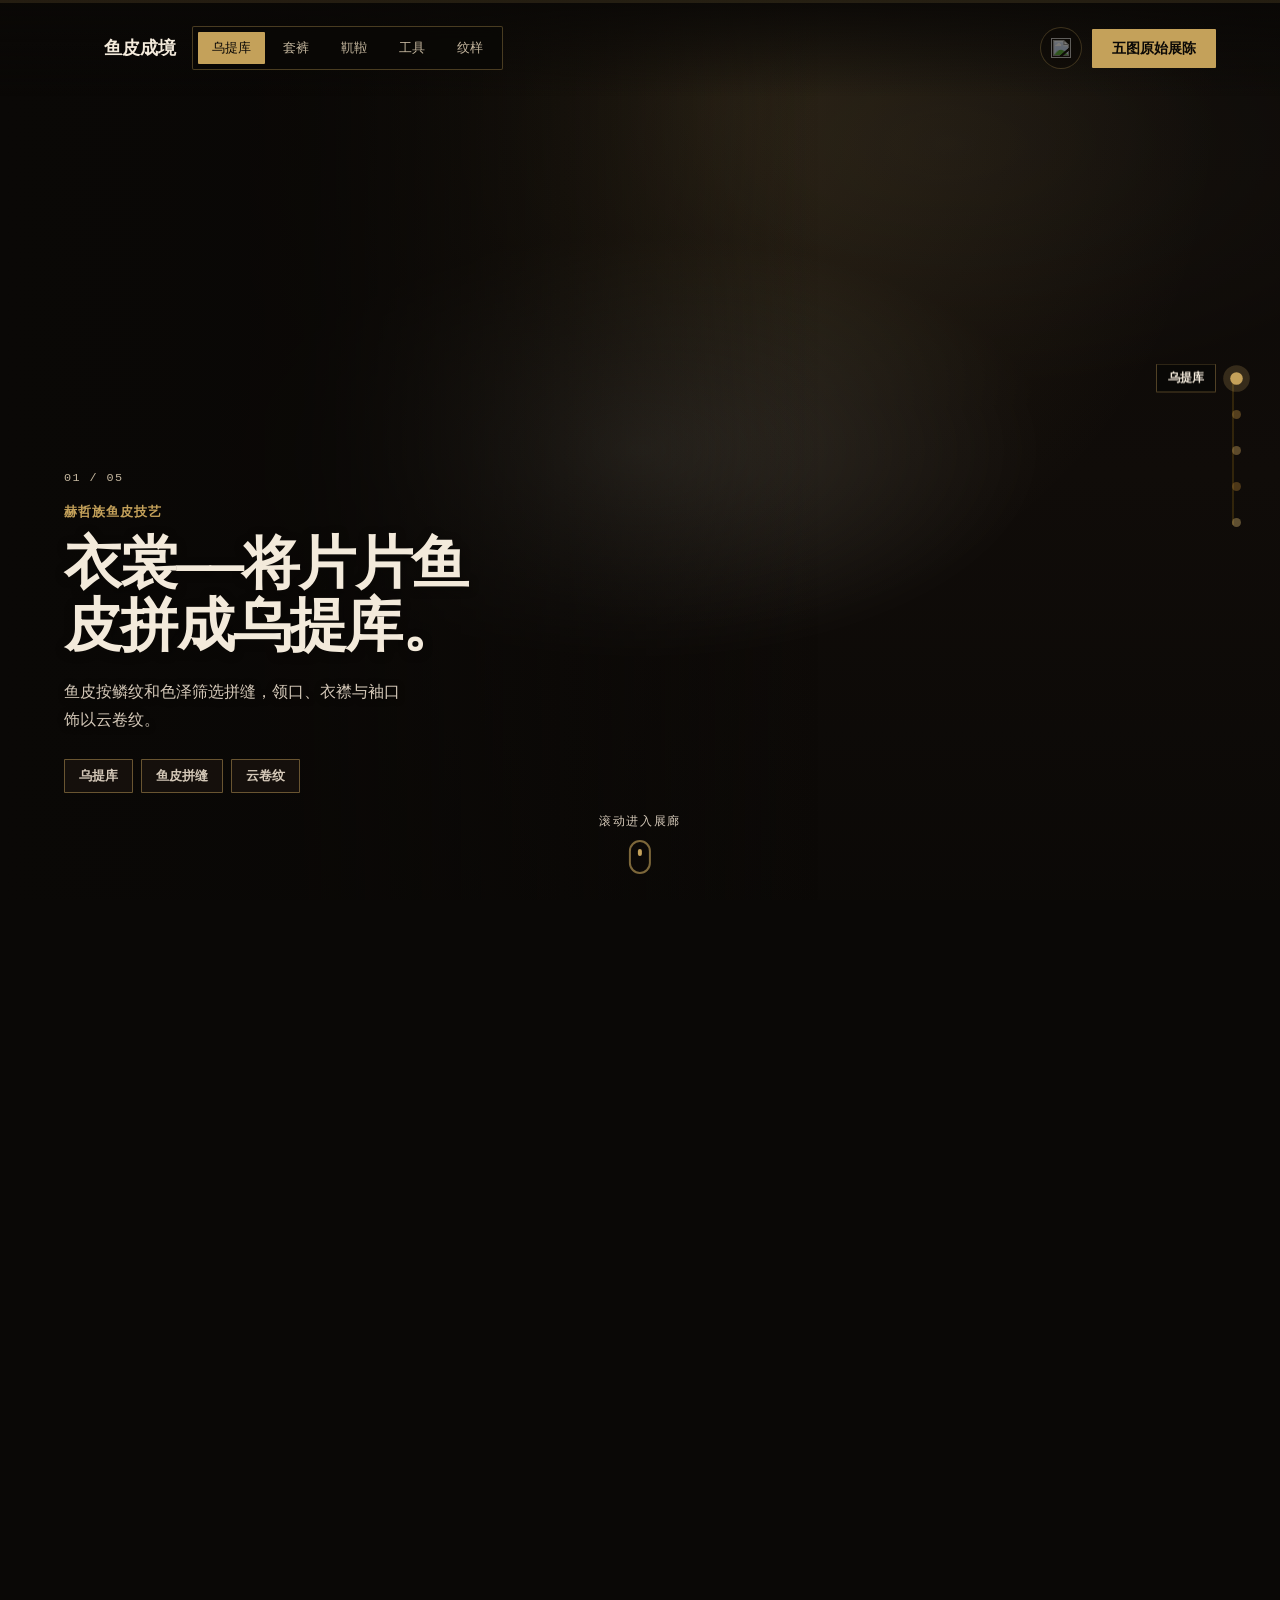
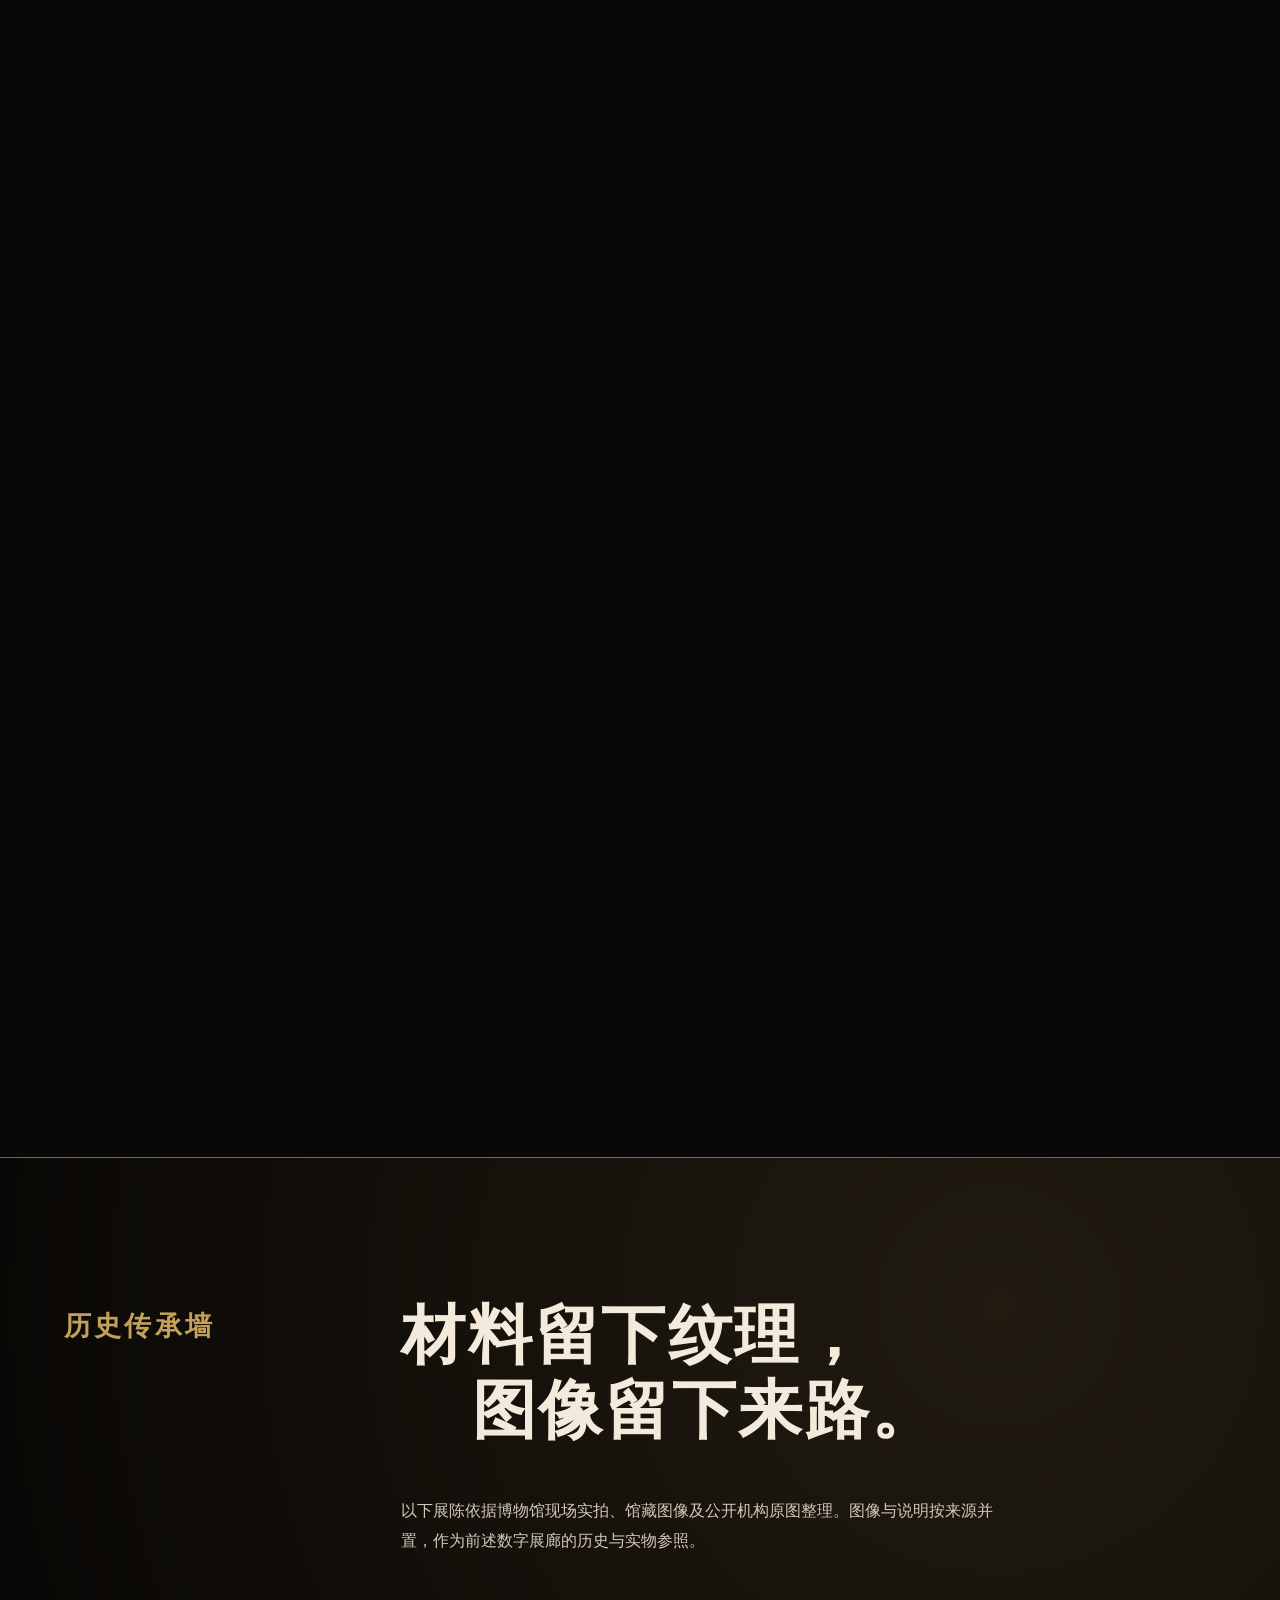
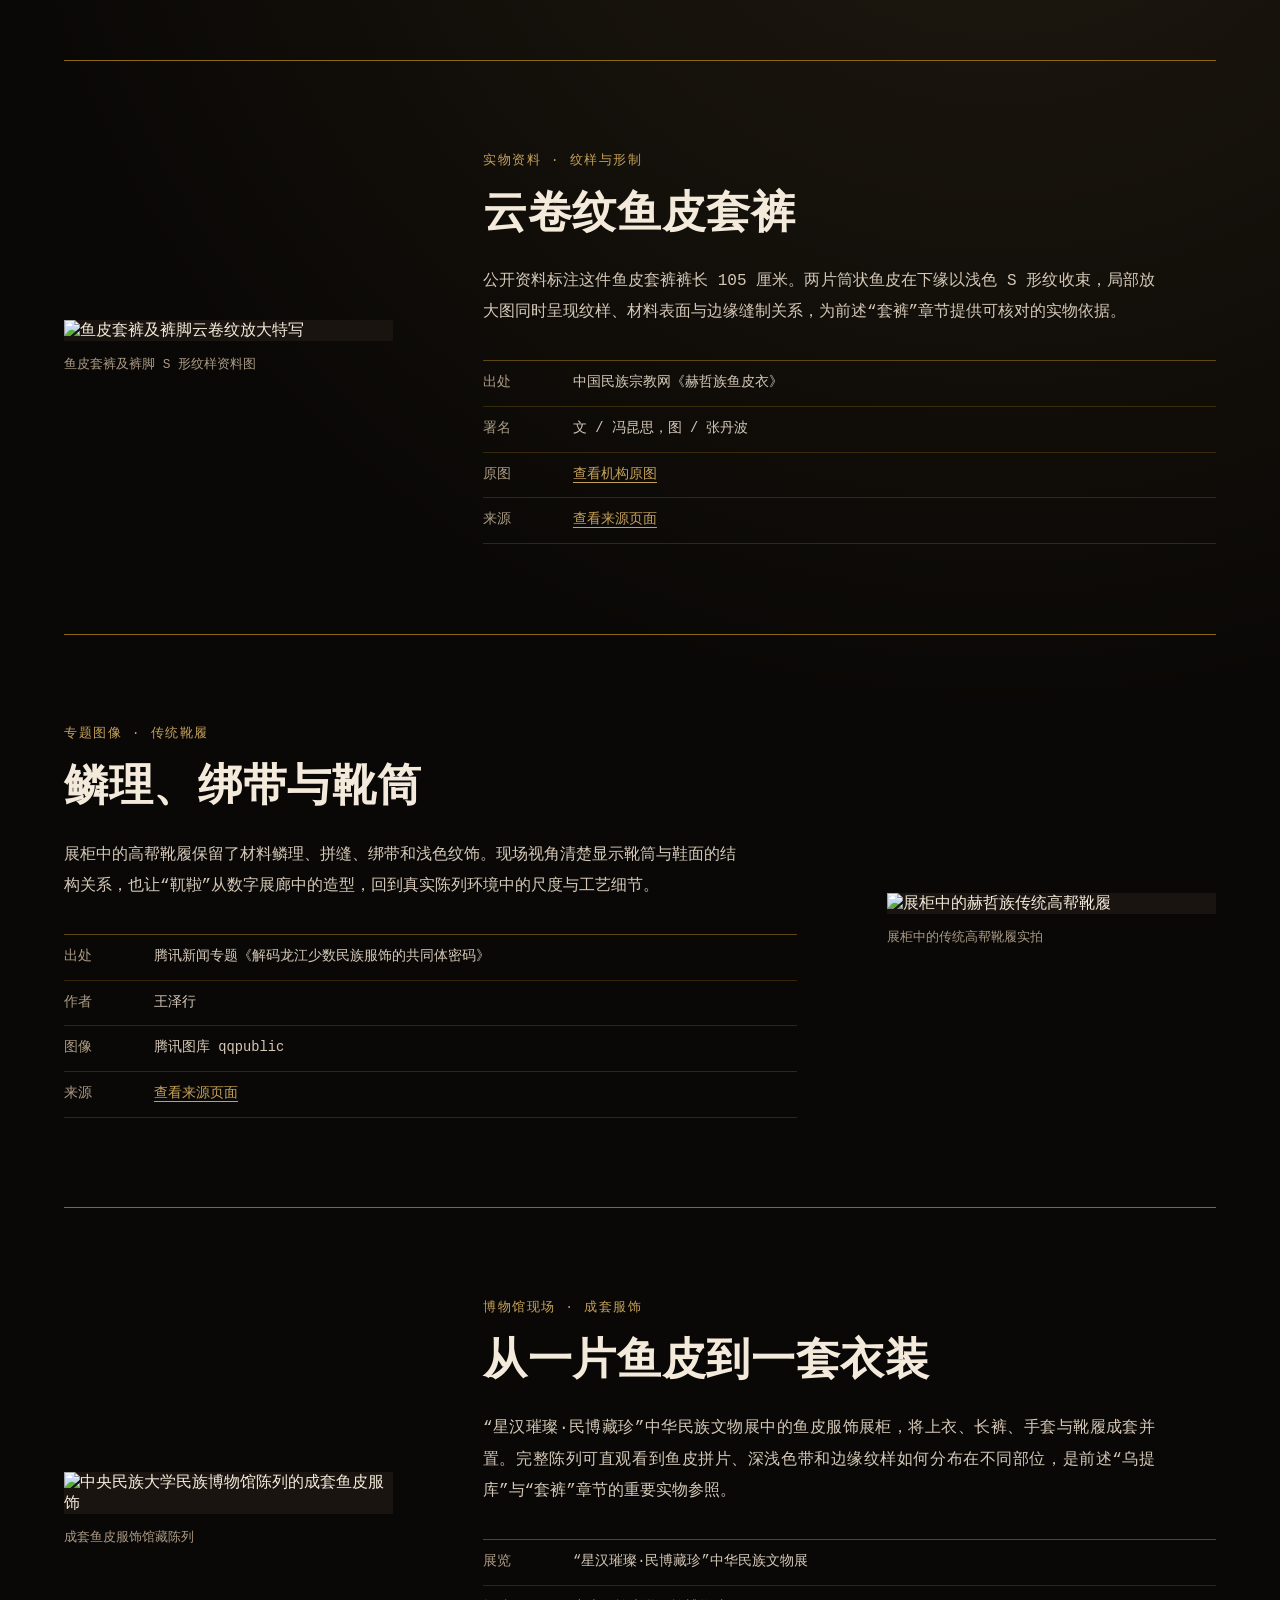
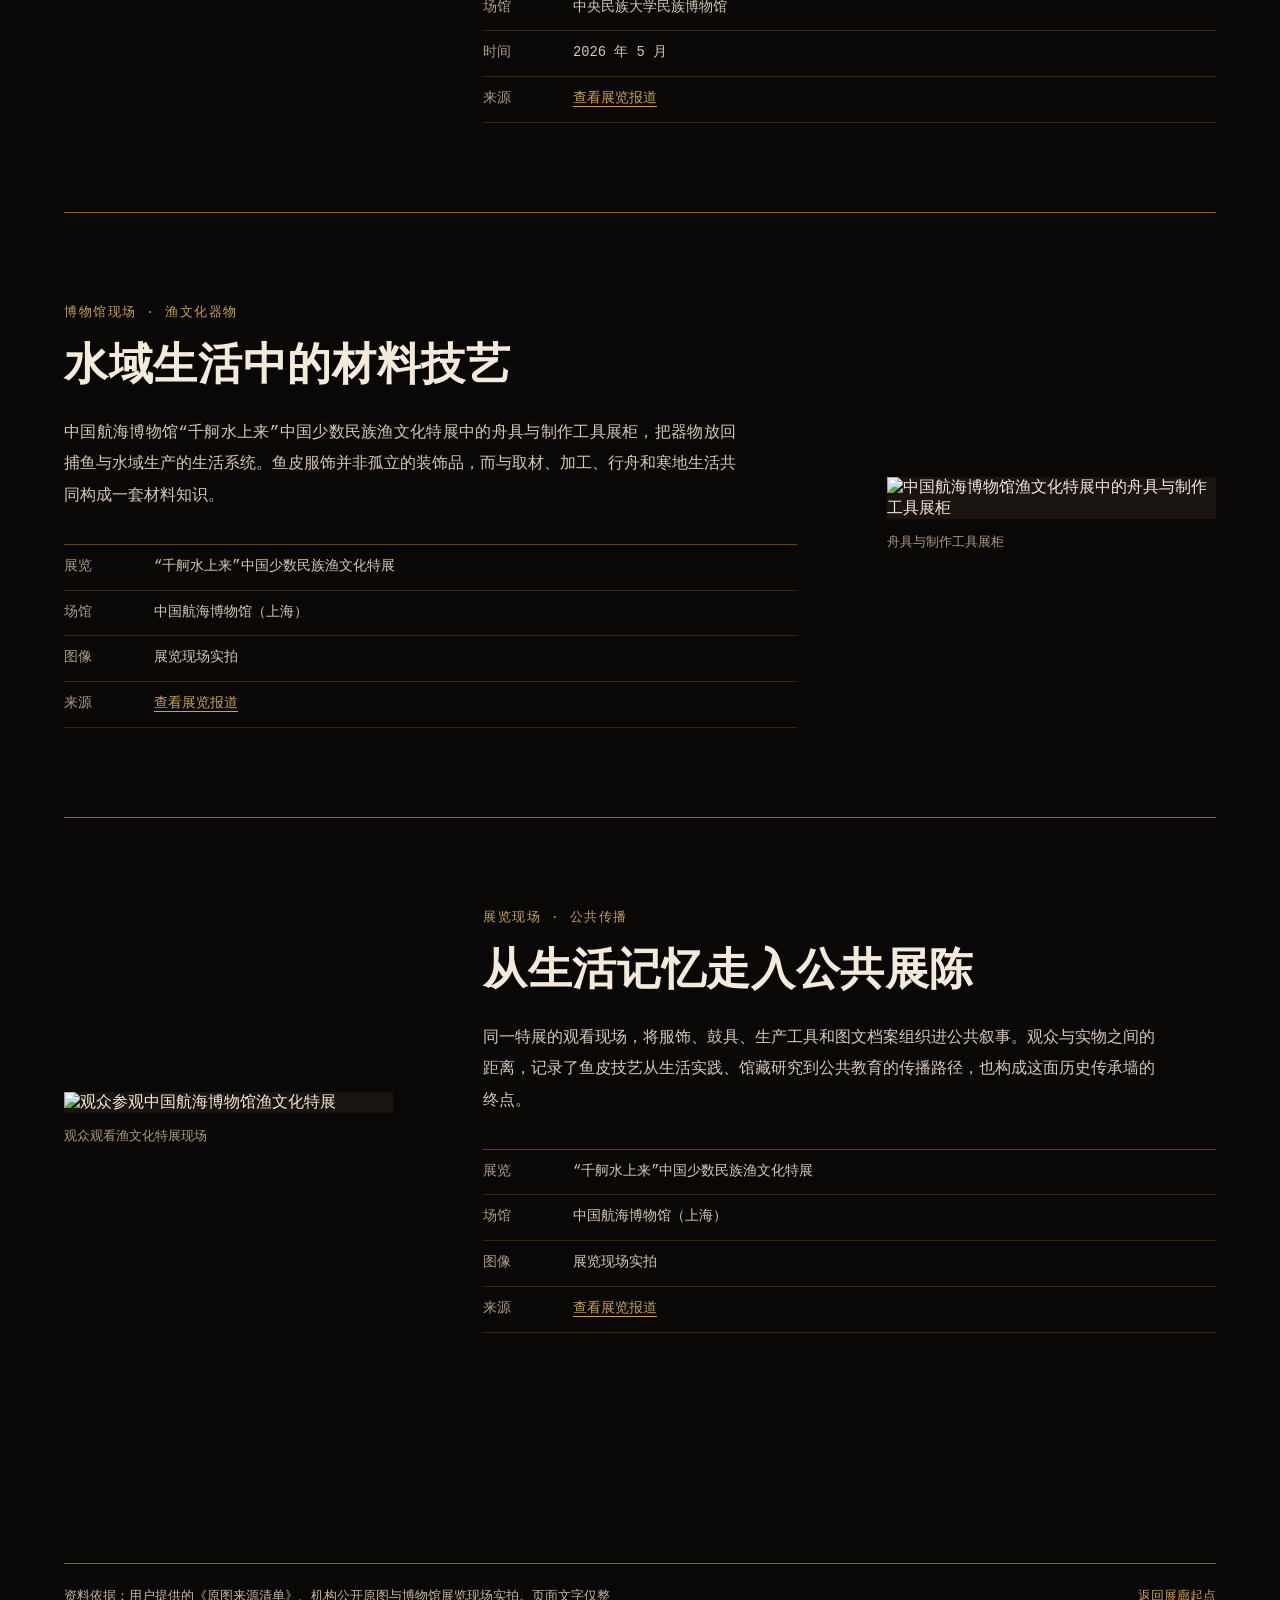
==== test-version/index.html @ 59dab16b "feat: 恢复双版本结构——正式版(根目录) + 测试版(test-version/) - 根目录为正式版（鱼皮成境｜赫哲族鱼皮数字展陈） - test-version/ 为测试版（鱼皮成境｜测试版" ====
<!doctype html>
<html lang="zh-CN">
<head>
  <meta charset="utf-8">
  <meta name="viewport" content="width=device-width, initial-scale=1, viewport-fit=cover">
  <meta name="description" content="赫哲族鱼皮服饰、靰鞡、工具与纹样的滚动式数字展陈。">
  <meta name="robots" content="noindex, nofollow">
  <meta name="theme-color" content="#0a0806">
  <title>鱼皮成境｜测试版</title>
  <link rel="icon" href="favicon.svg" type="image/svg+xml">
  <link rel="stylesheet" href="styles.css">
</head>
<body>
  <a class="skip-link" href="#heritage-wall">跳至五图传承墙</a>
  <div id="top" aria-hidden="true"></div>
  <main>
    <div id="world" aria-label="赫哲族鱼皮五章节滚动展廊"></div>

    <section id="heritage-wall" class="heritage-wall" aria-labelledby="wall-title">
      <header class="wall-header">
        <p class="wall-index">历史传承墙</p>
        <h1 id="wall-title"><span>材料留下纹理，</span><span>图像留下来路。</span></h1>
        <p class="wall-intro">以下展陈依据博物馆现场实拍、馆藏图像及公开机构原图整理。图像与说明按来源并置，作为前述数字展廊的历史与实物参照。</p>
      </header>

      <div class="archive-list">
        <article class="archive-entry">
          <figure class="archive-media">
            <img src="assets/source/heritage-01-cloud-pattern-trousers.jpg" alt="鱼皮套裤及裤脚云卷纹放大特写" loading="lazy">
            <figcaption>鱼皮套裤及裤脚 S 形纹样资料图</figcaption>
          </figure>
          <div class="archive-copy">
            <p class="archive-type">实物资料 · 纹样与形制</p>
            <h2>云卷纹鱼皮套裤</h2>
            <p class="archive-description">公开资料标注这件鱼皮套裤裤长 105 厘米。两片筒状鱼皮在下缘以浅色 S 形纹收束，局部放大图同时呈现纹样、材料表面与边缘缝制关系，为前述“套裤”章节提供可核对的实物依据。</p>
            <dl class="archive-meta">
              <div><dt>出处</dt><dd>中国民族宗教网《赫哲族鱼皮衣》</dd></div>
              <div><dt>署名</dt><dd>文 / 冯昆思，图 / 张丹波</dd></div>
              <div><dt>原图</dt><dd><a href="https://www.cpon.cn/uploads/mzyb/1_274306.jpg" target="_blank" rel="noopener noreferrer">查看机构原图</a></dd></div>
              <div><dt>来源</dt><dd><a href="https://www.cpon.cn/cms/a/7007.html" target="_blank" rel="noopener noreferrer">查看来源页面</a></dd></div>
            </dl>
          </div>
        </article>

        <article class="archive-entry">
          <figure class="archive-media">
            <img src="assets/source/heritage-02-traditional-boots.jpg" alt="展柜中的赫哲族传统高帮靴履" loading="lazy">
            <figcaption>展柜中的传统高帮靴履实拍</figcaption>
          </figure>
          <div class="archive-copy">
            <p class="archive-type">专题图像 · 传统靴履</p>
            <h2>鳞理、绑带与靴筒</h2>
            <p class="archive-description">展柜中的高帮靴履保留了材料鳞理、拼缝、绑带和浅色纹饰。现场视角清楚显示靴筒与鞋面的结构关系，也让“靰鞡”从数字展廊中的造型，回到真实陈列环境中的尺度与工艺细节。</p>
            <dl class="archive-meta">
              <div><dt>出处</dt><dd>腾讯新闻专题《解码龙江少数民族服饰的共同体密码》</dd></div>
              <div><dt>作者</dt><dd>王泽行</dd></div>
              <div><dt>图像</dt><dd>腾讯图库 qqpublic</dd></div>
              <div><dt>来源</dt><dd><a href="https://so.html5.qq.com/page/real/search_news?docid=70000021_225696060ea18952" target="_blank" rel="noopener noreferrer">查看来源页面</a></dd></div>
            </dl>
          </div>
        </article>

        <article class="archive-entry">
          <figure class="archive-media">
            <img src="assets/source/heritage-03-minzu-museum-fishskin-suit.jpg" alt="中央民族大学民族博物馆陈列的成套鱼皮服饰" loading="lazy">
            <figcaption>成套鱼皮服饰馆藏陈列</figcaption>
          </figure>
          <div class="archive-copy">
            <p class="archive-type">博物馆现场 · 成套服饰</p>
            <h2>从一片鱼皮到一套衣装</h2>
            <p class="archive-description">“星汉璀璨·民博藏珍”中华民族文物展中的鱼皮服饰展柜，将上衣、长裤、手套与靴履成套并置。完整陈列可直观看到鱼皮拼片、深浅色带和边缘纹样如何分布在不同部位，是前述“乌提库”与“套裤”章节的重要实物参照。</p>
            <dl class="archive-meta">
              <div><dt>展览</dt><dd>“星汉璀璨·民博藏珍”中华民族文物展</dd></div>
              <div><dt>场馆</dt><dd>中央民族大学民族博物馆</dd></div>
              <div><dt>时间</dt><dd>2026 年 5 月</dd></div>
              <div><dt>来源</dt><dd><a href="https://so.html5.qq.com/page/real/search_news?docid=70000021_69169fad57b61552" target="_blank" rel="noopener noreferrer">查看展览报道</a></dd></div>
            </dl>
          </div>
        </article>

        <article class="archive-entry">
          <figure class="archive-media archive-media--wide">
            <img src="assets/source/heritage-04-maritime-museum-canoe.jpg" alt="中国航海博物馆渔文化特展中的舟具与制作工具展柜" loading="lazy">
            <figcaption>舟具与制作工具展柜</figcaption>
          </figure>
          <div class="archive-copy">
            <p class="archive-type">博物馆现场 · 渔文化器物</p>
            <h2>水域生活中的材料技艺</h2>
            <p class="archive-description">中国航海博物馆“千舸水上来”中国少数民族渔文化特展中的舟具与制作工具展柜，把器物放回捕鱼与水域生产的生活系统。鱼皮服饰并非孤立的装饰品，而与取材、加工、行舟和寒地生活共同构成一套材料知识。</p>
            <dl class="archive-meta">
              <div><dt>展览</dt><dd>“千舸水上来”中国少数民族渔文化特展</dd></div>
              <div><dt>场馆</dt><dd>中国航海博物馆（上海）</dd></div>
              <div><dt>图像</dt><dd>展览现场实拍</dd></div>
              <div><dt>来源</dt><dd><a href="https://so.html5.qq.com/page/real/search_news?docid=70000021_75468dbf69642452" target="_blank" rel="noopener noreferrer">查看展览报道</a></dd></div>
            </dl>
          </div>
        </article>

        <article class="archive-entry">
          <figure class="archive-media archive-media--wide">
            <img src="assets/source/heritage-05-maritime-exhibition.jpg" alt="观众参观中国航海博物馆渔文化特展" loading="lazy">
            <figcaption>观众观看渔文化特展现场</figcaption>
          </figure>
          <div class="archive-copy">
            <p class="archive-type">展览现场 · 公共传播</p>
            <h2>从生活记忆走入公共展陈</h2>
            <p class="archive-description">同一特展的观看现场，将服饰、鼓具、生产工具和图文档案组织进公共叙事。观众与实物之间的距离，记录了鱼皮技艺从生活实践、馆藏研究到公共教育的传播路径，也构成这面历史传承墙的终点。</p>
            <dl class="archive-meta">
              <div><dt>展览</dt><dd>“千舸水上来”中国少数民族渔文化特展</dd></div>
              <div><dt>场馆</dt><dd>中国航海博物馆（上海）</dd></div>
              <div><dt>图像</dt><dd>展览现场实拍</dd></div>
              <div><dt>来源</dt><dd><a href="https://so.html5.qq.com/page/real/search_news?docid=70000021_75468dbf69642452" target="_blank" rel="noopener noreferrer">查看展览报道</a></dd></div>
            </dl>
          </div>
        </article>
      </div>

      <footer class="wall-footer">
        <p>资料依据：用户提供的《原图来源清单》、机构公开原图与博物馆展览现场实拍。页面文字仅整理清单中可核对的信息。</p>
        <a href="#top">返回展廊起点</a>
      </footer>
    </section>
  </main>

  <noscript>
    <p class="noscript">此展廊需要 JavaScript 才能控制滚动视频。你仍可继续向下查看五张原始图像。</p>
  </noscript>
  <script src="scrub-engine.js"></script>
  <script src="app.js"></script>
</body>
</html>
---- test-version/styles.css ----
:root,
.sw-root {
  --sw-bg: #0a0806;
  --sw-ink: #f3eadb;
  --sw-ink-soft: #c5b79f;
  --sw-accent: #c4a15a;
  --sw-font-display: ui-monospace, "SFMono-Regular", Menlo, Monaco, "PingFang SC", monospace;
  --sw-font-body: ui-monospace, "SFMono-Regular", Menlo, Monaco, "PingFang SC", monospace;
  --museum-brown: #1a1410;
  --aged-brass: #8b6914;
  --label-ivory: #d4c8b8;
  --z-content: 100;
  --z-skip: 200;
}

* {
  box-sizing: border-box;
}

html {
  color-scheme: dark;
  background: #0a0806;
  scroll-behavior: smooth;
}

body {
  margin: 0;
  background: #0a0806;
  color: #f3eadb;
}

::selection {
  color: #0a0806;
  background: #c4a15a;
}

.skip-link {
  position: fixed;
  z-index: var(--z-skip);
  top: 12px;
  left: 12px;
  padding: 10px 14px;
  color: #0a0806;
  background: #d4c8b8;
  transform: translateY(-160%);
}

.skip-link:focus {
  transform: none;
}

.sw-sky {
  background: #0a0806;
}

.sw-sky__grad {
  background:
    radial-gradient(ellipse at 55% 18%, rgb(196 161 90 / 14%), transparent 42%),
    linear-gradient(180deg, #0a0806 0%, #100c09 52%, #0a0806 100%);
}

.sw-sky__glow {
  opacity: 0.24;
  filter: sepia(1);
}

.sw-topbar {
  color: #f3eadb;
  background: linear-gradient(180deg, rgb(10 8 6 / 90%) 0%, transparent 100%);
}

.sw-brand,
.sw-brand__name {
  color: #f3eadb;
}

.sw-brand__mark {
  width: 30px;
  height: 30px;
  flex: 0 0 30px;
  border: 0;
  border-radius: 50%;
  background: url("assets/ui/chapter-01-mark.svg") center / contain no-repeat;
  box-shadow: none;
}

.sw-nav {
  border: 1px solid rgb(196 161 90 / 34%);
  border-radius: 2px;
  background: rgb(10 8 6 / 78%);
  backdrop-filter: blur(8px);
}

.sw-nav__item {
  color: #c5b79f;
  border-radius: 1px;
}

.sw-nav__item:hover,
.sw-nav__item.is-active {
  color: #0a0806;
  background: #c4a15a;
}

.sw-topcta {
  color: #0a0806;
  border-radius: 1px;
  background: #c4a15a;
}

.sw-topbar__actions {
  display: flex;
  align-items: center;
  gap: 10px;
  margin-left: auto;
}

.sw-audio-toggle {
  position: relative;
  width: 42px;
  height: 42px;
  flex: 0 0 42px;
  display: grid;
  place-items: center;
  padding: 0;
  color: #c4a15a;
  border: 1px solid rgb(196 161 90 / 58%);
  border-radius: 50%;
  background: rgb(10 8 6 / 78%);
  backdrop-filter: blur(8px);
  cursor: pointer;
  transition: border-color 180ms ease, background 180ms ease, box-shadow 180ms ease;
}

.sw-audio-toggle:hover,
.sw-audio-toggle:focus-visible {
  border-color: #d4b46f;
  background: rgb(26 20 16 / 94%);
  box-shadow: 0 0 0 3px rgb(196 161 90 / 14%);
  outline: none;
}

.sw-audio-toggle:disabled {
  cursor: not-allowed;
  opacity: 0.45;
}

.sw-audio-toggle::after {
  content: attr(data-tooltip);
  position: absolute;
  top: calc(100% + 9px);
  right: 0;
  width: max-content;
  max-width: 12rem;
  padding: 6px 9px;
  color: #d4c8b8;
  border: 1px solid rgb(196 161 90 / 34%);
  background: rgb(10 8 6 / 94%);
  font: 500 0.72rem/1.2 var(--sw-font-body);
  opacity: 0;
  pointer-events: none;
  transform: translateY(-3px);
  transition: opacity 160ms ease, transform 160ms ease;
}

.sw-audio-toggle:hover::after,
.sw-audio-toggle:focus-visible::after {
  opacity: 1;
  transform: none;
}

.sw-audio-toggle__icon {
  position: absolute;
  width: 20px;
  height: 20px;
}

.sw-audio-toggle__icon--playing {
  display: none;
}

.sw-audio-toggle.is-playing .sw-audio-toggle__icon--playing {
  display: block;
}

.sw-audio-toggle.is-playing .sw-audio-toggle__icon--paused {
  display: none;
}

.sw-audio-toggle__ring {
  position: absolute;
  inset: 4px;
  border: 1px solid transparent;
  border-top-color: rgb(212 180 111 / 78%);
  border-radius: 50%;
  opacity: 0;
}

.sw-audio-toggle.is-playing .sw-audio-toggle__ring {
  opacity: 1;
  animation: sw-audio-turn 4.8s linear infinite;
}

.sw-audio-toggle.is-pending .sw-audio-toggle__ring {
  opacity: 0.55;
  animation: sw-audio-breathe 1.8s ease-in-out infinite;
}

.sw-background-audio {
  display: none;
}

@keyframes sw-audio-turn {
  to { transform: rotate(1turn); }
}

@keyframes sw-audio-breathe {
  50% { transform: scale(0.86); opacity: 0.18; }
}

.sw-copylayer::before {
  width: min(64vw, 900px);
  background: linear-gradient(90deg, #0a0806 0%, rgb(10 8 6 / 92%) 37%, rgb(10 8 6 / 54%) 66%, transparent 100%);
}

.sw-copy {
  width: min(47vw, 600px);
}

@media (min-width: 861px) {
  .sw-copy:last-child {
    top: 46%;
  }
}

.sw-copy__num {
  color: #c5b79f;
}

.sw-copy__eyebrow {
  color: #c4a15a;
  text-transform: none;
  letter-spacing: 0.08em;
}

.sw-copy__title {
  max-width: 16ch;
  margin-top: 16px;
  color: #f3eadb;
  font-size: clamp(2.25rem, 4.5vw, 4.8rem);
  font-weight: 650;
  letter-spacing: -0.03em;
  line-height: 1.08;
  text-shadow: 0 2px 8px #0a0806;
  text-wrap: balance;
}

.sw-copy__body {
  max-width: 36ch;
  color: #d4c8b8;
  line-height: 1.75;
  text-shadow: 0 1px 6px #0a0806;
  text-wrap: pretty;
}

.sw-copy__tags li {
  color: #d4c8b8;
  border: 1px solid rgb(196 161 90 / 48%);
  border-radius: 1px;
  background: rgb(26 20 16 / 74%);
}

.sw-btn {
  border-radius: 1px;
}

.sw-btn--primary {
  color: #0a0806;
  background: #c4a15a;
}

.sw-btn--ghost {
  color: #f3eadb;
  border-color: rgb(212 200 184 / 46%);
}

.sw-route::before {
  background: #8b6914;
}

.sw-route__label {
  color: #f3eadb;
  border: 1px solid rgb(196 161 90 / 38%);
  border-radius: 1px;
  background: rgb(10 8 6 / 88%);
}

.sw-hint {
  color: #d4c8b8;
}

.sw-hint i {
  border-color: rgb(196 161 90 / 62%);
}

.heritage-wall {
  position: relative;
  z-index: var(--z-content);
  min-height: 100vh;
  padding: clamp(88px, 11vw, 168px) clamp(20px, 5vw, 80px) 64px;
  overflow: hidden;
  background:
    radial-gradient(circle at 78% 4%, rgb(196 161 90 / 12%), transparent 27%),
    #0a0806;
  font-family: var(--sw-font-body);
}

.heritage-wall::before {
  content: "";
  position: absolute;
  inset: 0 0 auto;
  height: 1px;
  background: #8b6914;
}

.wall-header {
  display: grid;
  grid-template-columns: minmax(190px, 0.32fr) minmax(0, 1fr);
  align-items: start;
  column-gap: clamp(36px, 6vw, 96px);
  row-gap: 24px;
  max-width: 1400px;
  margin: 0 auto clamp(56px, 8vw, 120px);
}

.wall-index {
  grid-row: 1 / span 2;
  margin: 10px 0 0;
  color: #c4a15a;
  font-family: "Songti SC", STSong, SimSun, serif;
  font-size: 1.68rem;
  font-weight: 700;
  letter-spacing: 0.12em;
}

.wall-header h1 {
  display: flex;
  flex-direction: column;
  max-width: none;
  margin: 0;
  color: #f3eadb;
  font-family: "Kaiti SC", STKaiti, "Songti SC", STSong, serif;
  font-size: clamp(2.7rem, 5vw, 5.4rem);
  font-weight: 600;
  letter-spacing: 0.04em;
  line-height: 1.18;
}

.wall-header h1 span:last-child {
  margin-left: 1.1em;
}

.wall-intro {
  max-width: 64ch;
  margin: 24px 0 0;
  color: #d4c8b8;
  font-size: clamp(1rem, 1.25vw, 1.16rem);
  line-height: 1.9;
  text-wrap: pretty;
}

.archive-list {
  max-width: 1400px;
  margin: 0 auto;
}

.archive-entry {
  display: grid;
  grid-template-columns: minmax(240px, 0.62fr) minmax(0, 1.38fr);
  align-items: center;
  gap: clamp(40px, 7vw, 112px);
  padding: clamp(48px, 7vw, 104px) 0;
  border-top: 1px solid #8b6914;
}

.archive-entry:nth-child(even) {
  grid-template-columns: minmax(0, 1.38fr) minmax(240px, 0.62fr);
}

.archive-entry:nth-child(even) .archive-media {
  order: 2;
}

.archive-media {
  width: min(100%, 440px);
  margin: 0;
  justify-self: start;
}

.archive-entry:nth-child(even) .archive-media {
  justify-self: end;
}

.archive-media--wide {
  width: min(100%, 500px);
}

.archive-media img {
  display: block;
  width: 100%;
  max-height: 780px;
  height: auto;
  object-fit: contain;
  background: #1a1410;
}

.archive-media figcaption {
  display: flex;
  justify-content: space-between;
  gap: 16px;
  margin-top: 14px;
  color: #aa9a84;
  font-size: 0.8rem;
  line-height: 1.6;
}

.archive-type {
  margin: 0 0 18px;
  color: #c4a15a;
  font-size: 0.82rem;
  letter-spacing: 0.12em;
}

.archive-copy h2 {
  margin: 0;
  color: #f3eadb;
  font-family: "Songti SC", STSong, SimSun, serif;
  font-size: clamp(2rem, 3.4vw, 3.9rem);
  font-weight: 700;
  letter-spacing: 0.015em;
  line-height: 1.18;
  text-wrap: balance;
}

.archive-description {
  max-width: 42em;
  margin: 28px 0 0;
  color: #d4c8b8;
  font-size: clamp(1rem, 1.25vw, 1.18rem);
  line-height: 1.95;
  text-align: justify;
  text-justify: inter-ideograph;
}

.archive-meta {
  margin: 32px 0 0;
  border-top: 1px solid rgb(139 105 20 / 65%);
}

.archive-meta div {
  display: grid;
  grid-template-columns: 4.5rem minmax(0, 1fr);
  gap: 18px;
  padding: 11px 0;
  border-bottom: 1px solid rgb(139 105 20 / 32%);
}

.archive-meta dt,
.archive-meta dd {
  margin: 0;
  font-size: 0.86rem;
  line-height: 1.65;
}

.archive-meta dt {
  color: #aa9a84;
}

.archive-meta dd {
  color: #d4c8b8;
}

.archive-meta a {
  color: #c4a15a;
  text-underline-offset: 4px;
}

.wall-footer {
  display: flex;
  justify-content: space-between;
  gap: 28px;
  max-width: 1500px;
  margin: clamp(72px, 11vw, 160px) auto 0;
  padding-top: 22px;
  border-top: 1px solid #8b6914;
  color: #c5b79f;
  font-size: 0.82rem;
  line-height: 1.7;
}

.wall-footer p {
  max-width: 70ch;
  margin: 0;
}

.wall-footer a {
  flex: 0 0 auto;
  color: #c4a15a;
  text-underline-offset: 5px;
}

.noscript {
  position: fixed;
  z-index: var(--z-content);
  inset: auto 16px 16px;
  margin: 0;
  padding: 12px;
  color: #0a0806;
  background: #d4c8b8;
}

@media (max-width: 860px) {
  .sw-topbar {
    padding-right: 54px;
  }

  .sw-brand {
    position: absolute;
    top: 14px;
    left: max(6px, env(safe-area-inset-left));
  }

  .sw-topcta {
    display: none;
  }

  .sw-topbar__actions {
    position: absolute;
    top: 14px;
    right: max(6px, env(safe-area-inset-right));
    gap: 0;
    margin-left: 0;
  }

  .sw-audio-toggle {
    width: 38px;
    height: 38px;
    flex-basis: 38px;
  }

  .sw-audio-toggle::after {
    display: none;
  }

  .sw-copylayer::before {
    width: 100%;
    height: 66%;
    background: linear-gradient(0deg, #0a0806 6%, rgb(10 8 6 / 90%) 45%, transparent 100%);
  }

  .sw-copy {
    right: 48px;
    bottom: calc(clamp(52px, 10dvh, 94px) + env(safe-area-inset-bottom));
  }

  .sw-copy__eyebrow {
    margin-top: 10px;
  }

  .sw-copy__title {
    max-width: 14ch;
    font-size: 2.25rem;
  }

  .sw-copy__body {
    max-width: 34ch;
    margin-top: 12px;
    font-size: clamp(0.88rem, 3.3vw, 1.04rem);
    line-height: 1.62;
  }

  .sw-copy__tags {
    margin-top: 14px;
  }

  .sw-copy__tags li {
    padding: 5px 9px;
    font-size: 0.72rem;
  }

  .sw-copy__cta {
    margin-top: 16px;
  }

  .sw-btn {
    padding: 11px 15px;
    font-size: 0.82rem;
  }

  .wall-header {
    grid-template-columns: 1fr;
    gap: 20px;
  }

  .wall-index {
    grid-row: auto;
    font-size: 1.68rem;
  }

  .wall-header h1 {
    max-width: none;
    font-size: clamp(2.6rem, 9vw, 3.5rem);
  }

  .archive-entry,
  .archive-entry:nth-child(even) {
    grid-template-columns: minmax(150px, 0.72fr) minmax(0, 1.28fr);
    gap: clamp(24px, 5vw, 40px);
    padding: 52px 0;
  }

  .archive-entry:nth-child(even) .archive-media {
    order: 2;
  }

  .archive-media,
  .archive-media--wide {
    width: min(100%, 220px);
  }

  .archive-entry:nth-child(odd) .archive-media {
    justify-self: start;
  }

  .archive-entry:nth-child(even) .archive-media {
    justify-self: end;
  }

  .archive-media img {
    max-height: none;
  }

  .archive-description {
    margin-top: 20px;
    font-size: 1rem;
    line-height: 1.85;
    text-align: left;
  }

  .archive-meta {
    margin-top: 24px;
  }

  .archive-meta div {
    grid-template-columns: 3.75rem minmax(0, 1fr);
    gap: 12px;
  }

  .wall-footer {
    flex-direction: column;
  }
}

@media (prefers-reduced-motion: reduce) {
  .sw-audio-toggle__ring {
    animation: none !important;
  }
}

@media (max-width: 560px) {
  /* Keep the exhibit visible on narrow screens: reduce wrapping and compact
     the full copy stack without changing the desktop presentation. */
  .sw-copy {
    width: min(60vw, 250px);
    right: 44px;
    bottom: calc(clamp(34px, 7dvh, 58px) + env(safe-area-inset-bottom));
  }

  .sw-copy__num,
  .sw-copy__eyebrow {
    font-size: 0.72rem;
  }

  .sw-copy__eyebrow {
    margin-top: 6px;
  }

  .sw-copy__title {
    max-width: 15ch;
    margin-top: 9px;
    font-size: clamp(1.72rem, 7.4vw, 1.95rem);
    line-height: 1.1;
  }

  .sw-copy__body {
    max-width: 30ch;
    margin-top: 8px;
    font-size: 0.78rem;
    line-height: 1.5;
  }

  .sw-copy__tags {
    gap: 6px;
    margin-top: 8px;
  }

  .sw-copy__tags li {
    padding: 3px 7px;
    font-size: 0.64rem;
  }

  .sw-copy__cta {
    gap: 7px;
    margin-top: 9px;
  }

  .sw-btn {
    padding: 7px 9px;
    font-size: 0.68rem;
  }

  .wall-header h1 {
    font-size: clamp(2.25rem, 10vw, 3rem);
  }

  .archive-entry,
  .archive-entry:nth-child(even) {
    grid-template-columns: 1fr;
    gap: 28px;
  }

  .archive-entry:nth-child(even) .archive-media {
    order: 0;
  }

  .archive-media,
  .archive-media--wide {
    width: min(72%, 320px);
  }

  .archive-entry:nth-child(odd) .archive-media {
    justify-self: start;
  }

  .archive-entry:nth-child(even) .archive-media {
    justify-self: end;
  }
}

@media (prefers-reduced-motion: reduce) {
  html {
    scroll-behavior: auto;
  }

  *,
  *::before,
  *::after {
    animation-duration: 0.01ms !important;
    animation-iteration-count: 1 !important;
    transition-duration: 0.01ms !important;
  }
}
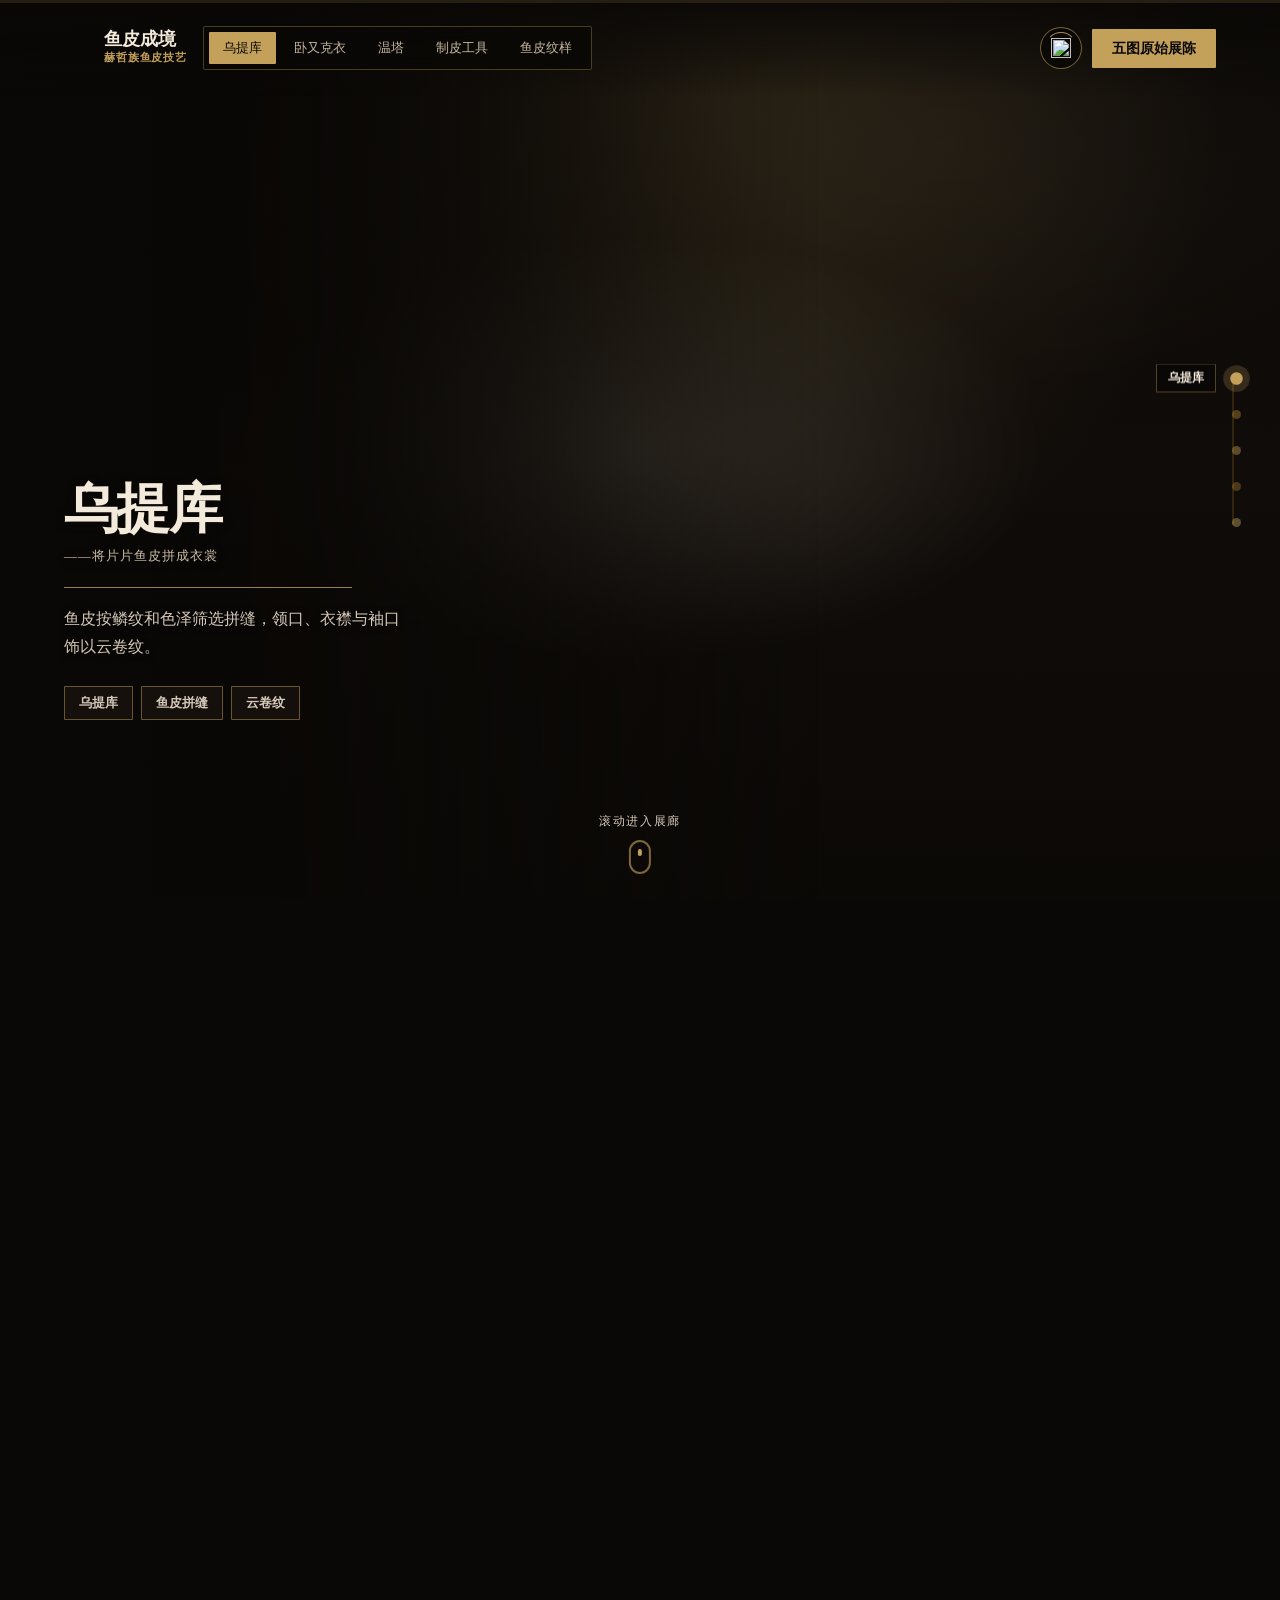
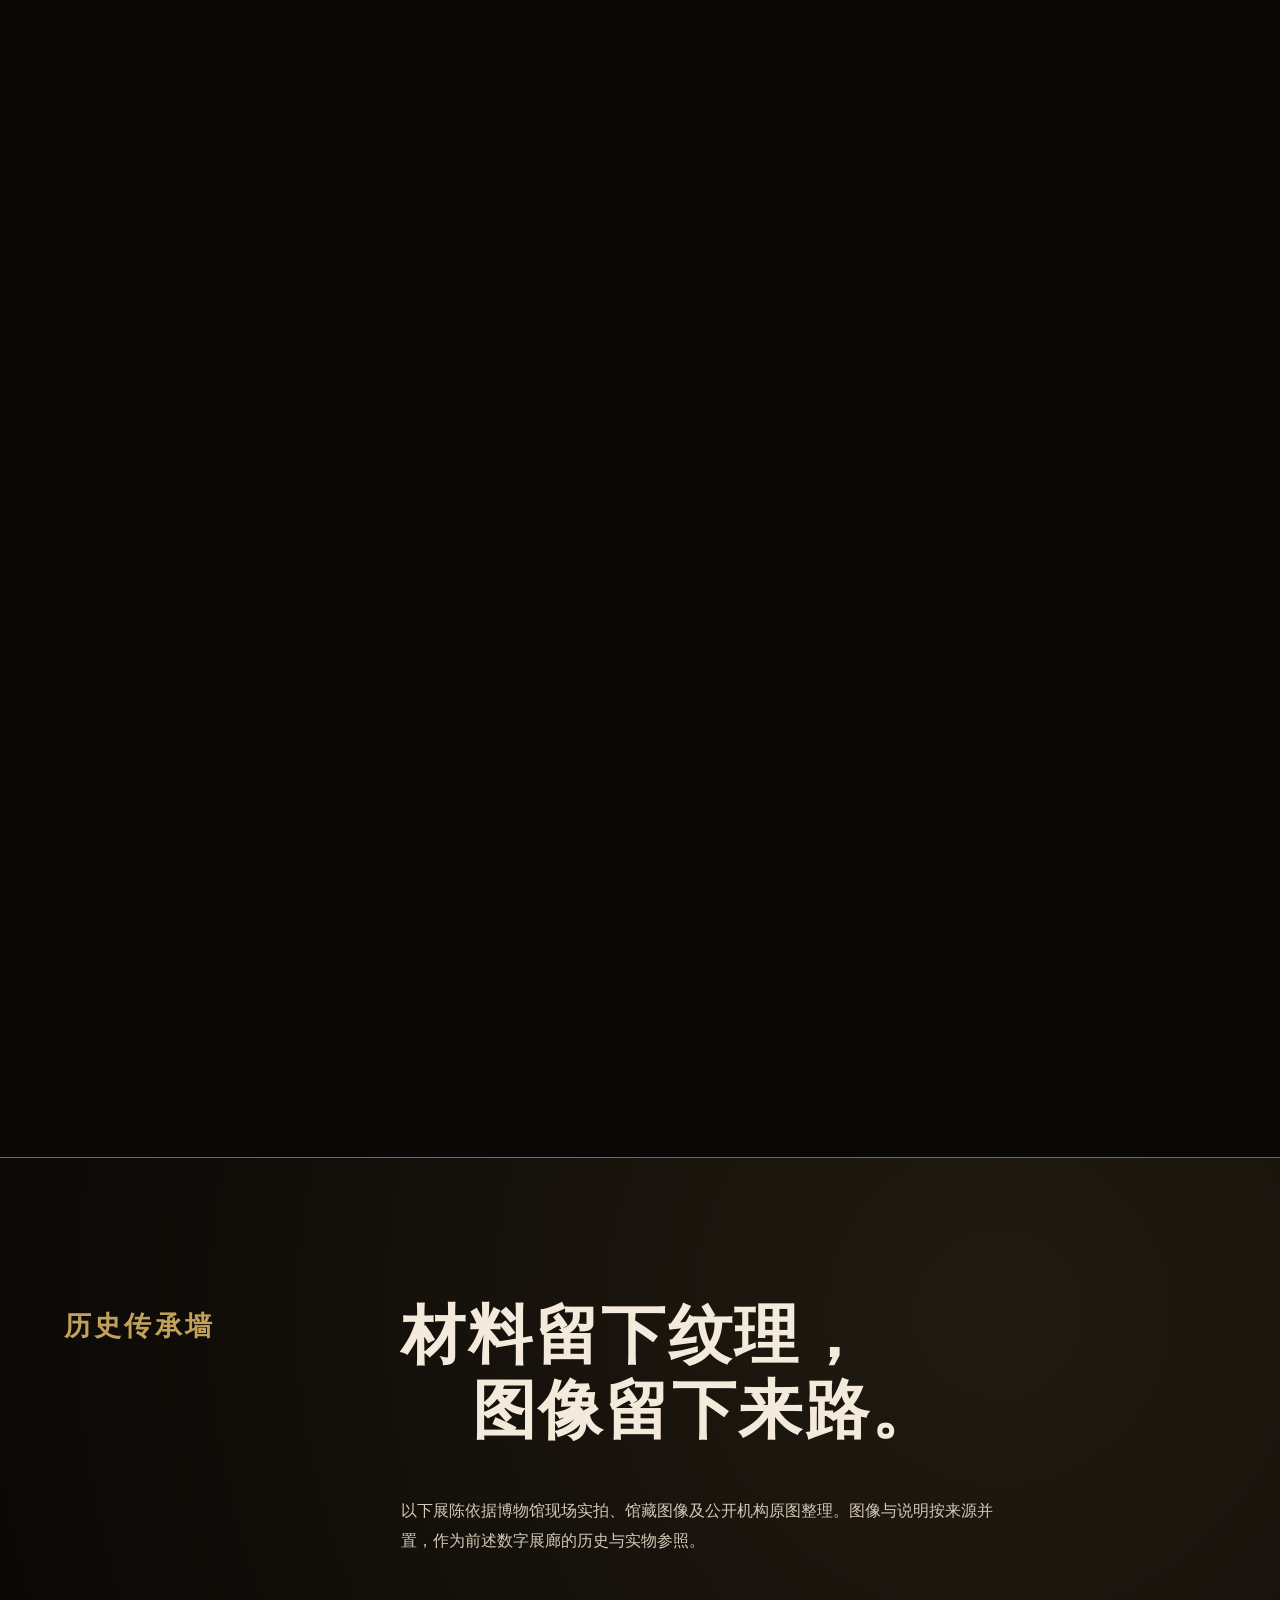
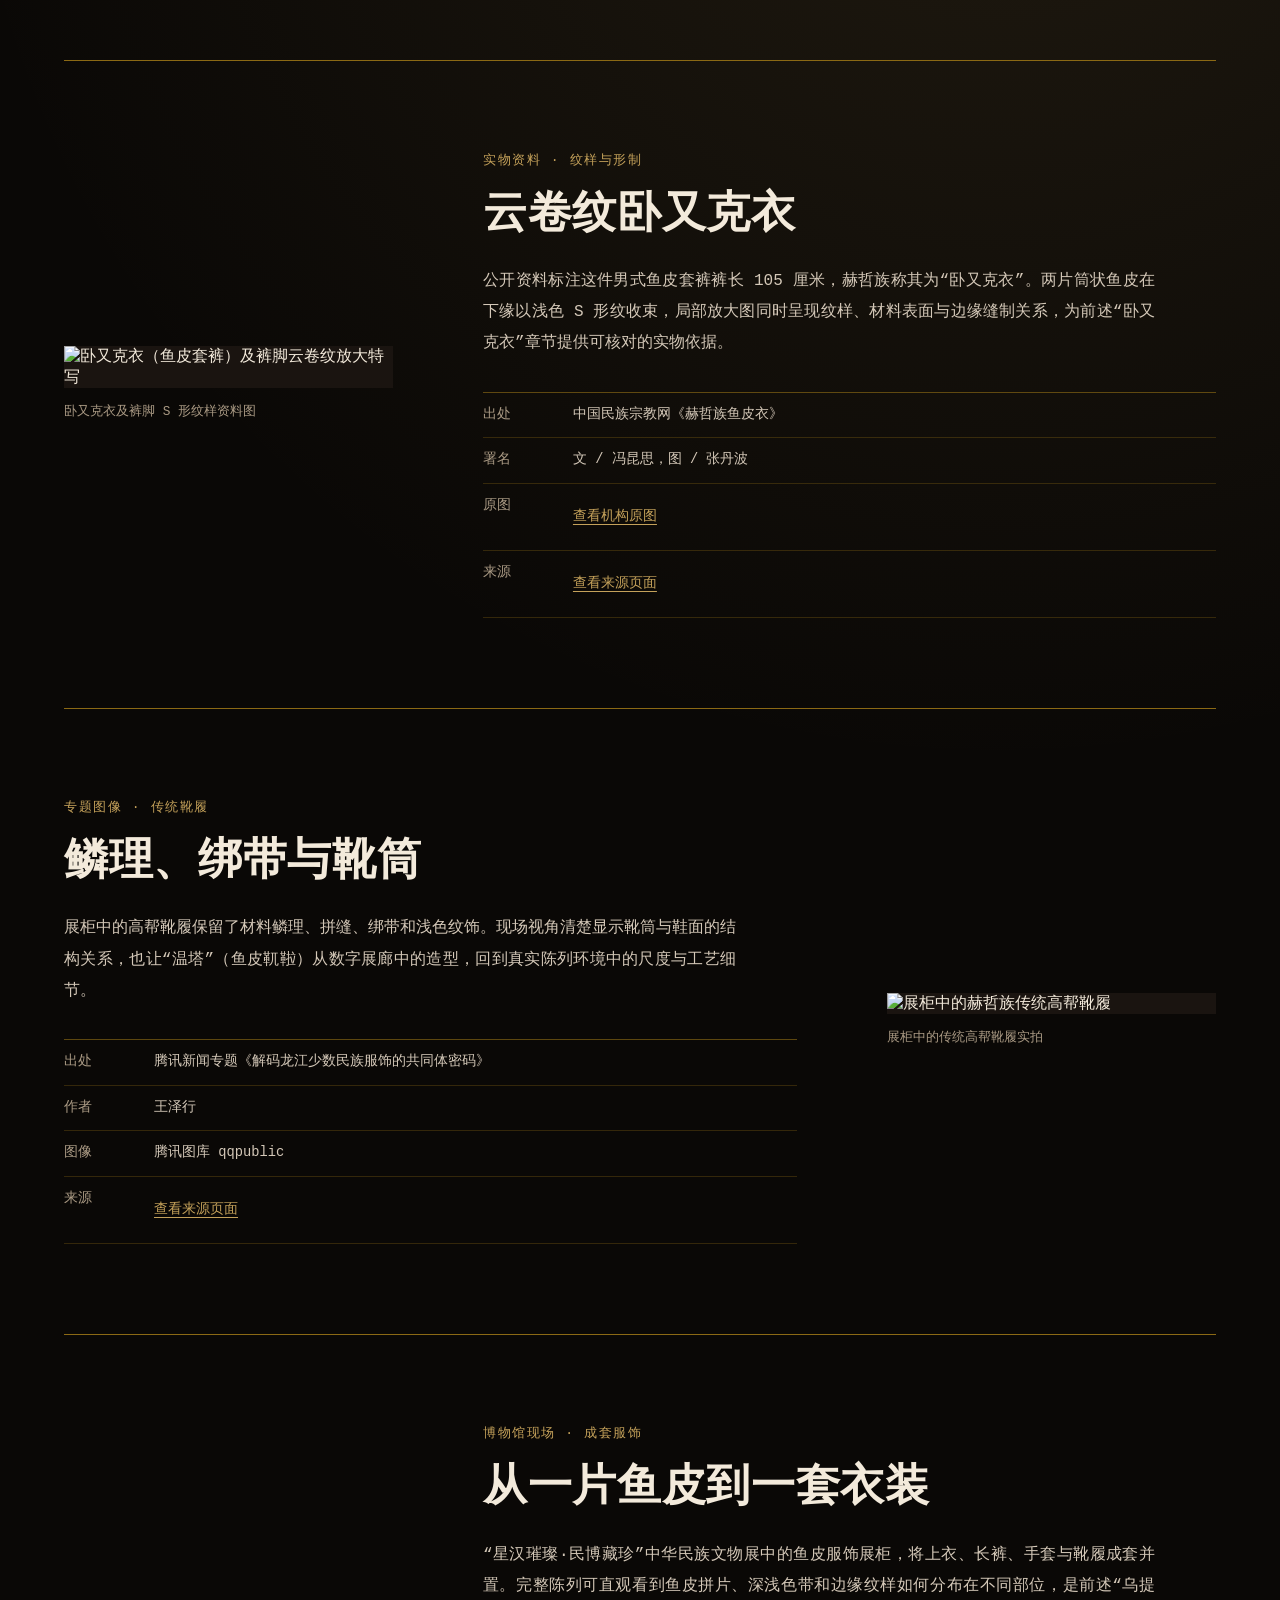
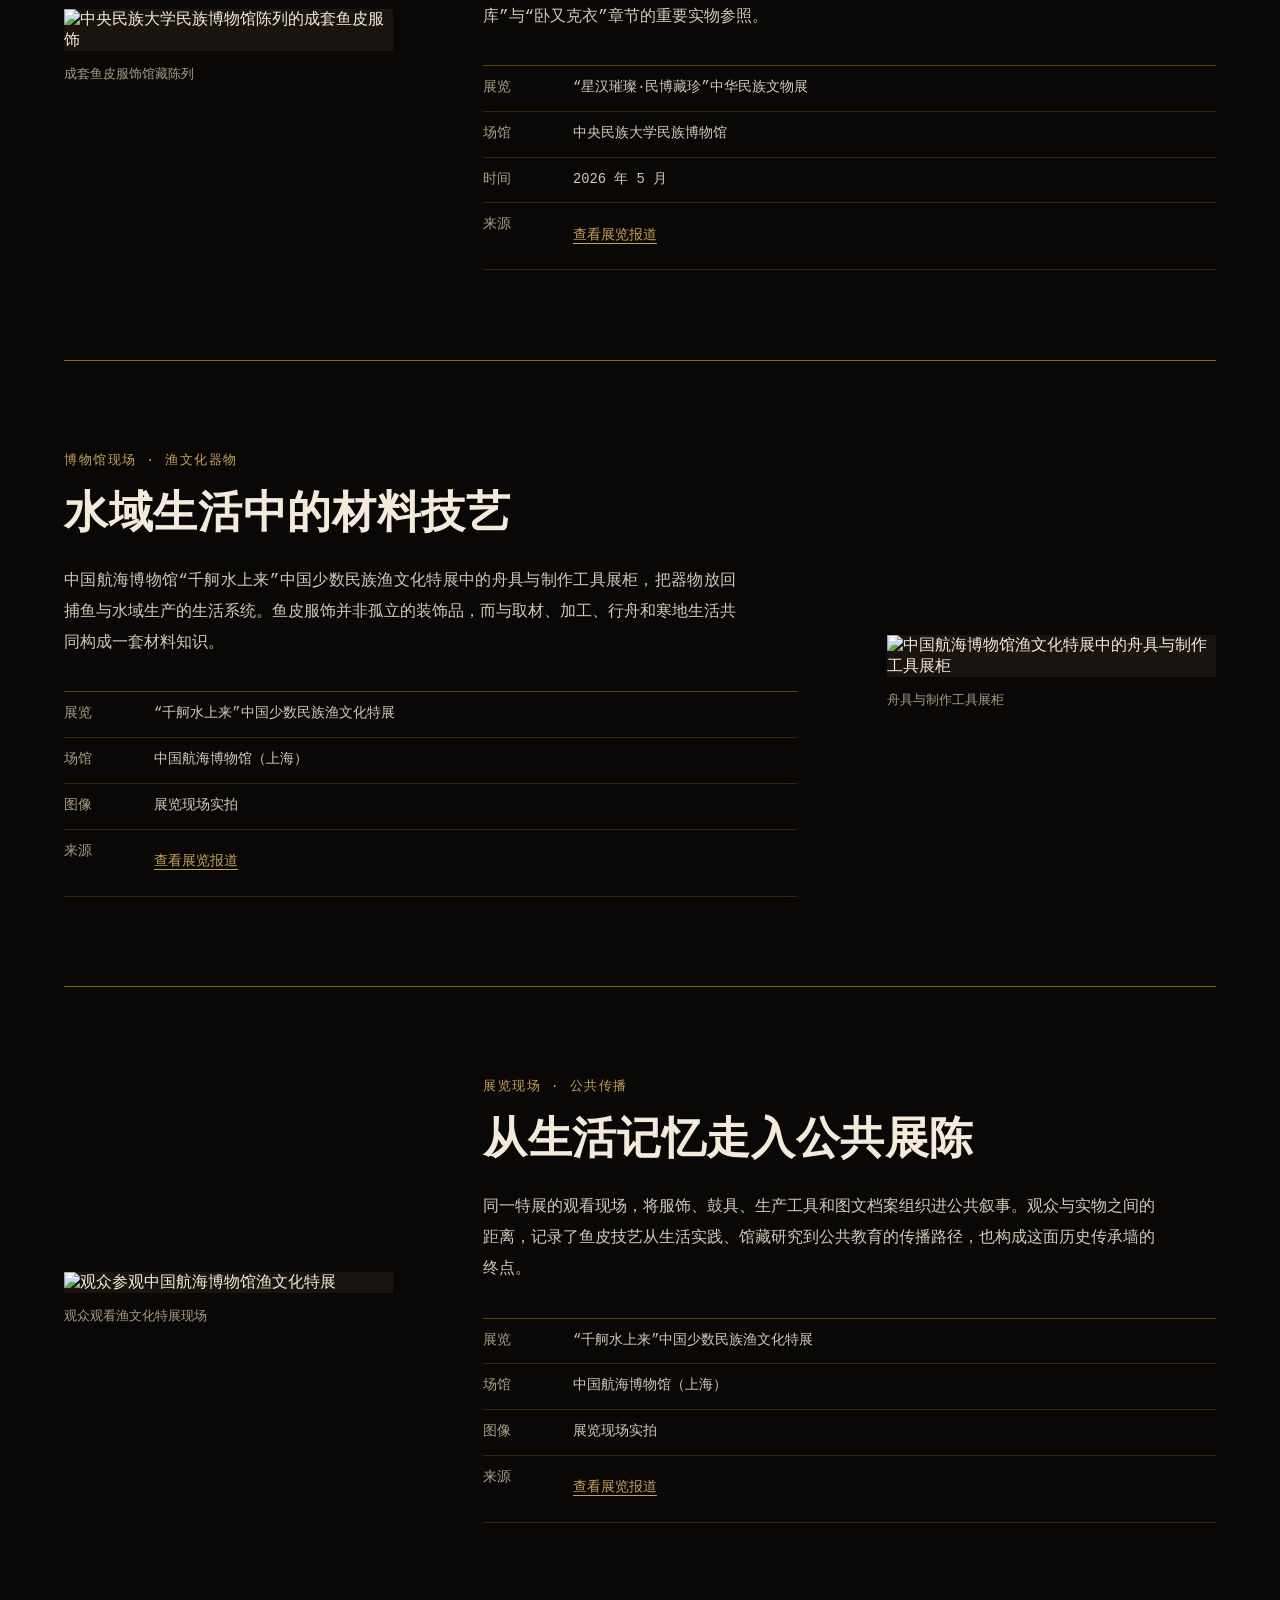
==== commit 5e041923: "fix: restore sound playback controls" ====
--- a/test-version/index.html
+++ b/test-version/index.html
@@ -3,12 +3,12 @@
 <head>
   <meta charset="utf-8">
   <meta name="viewport" content="width=device-width, initial-scale=1, viewport-fit=cover">
-  <meta name="description" content="赫哲族鱼皮服饰、靰鞡、工具与纹样的滚动式数字展陈。">
-  <meta name="robots" content="noindex, nofollow">
+  <meta name="description" content="赫哲族乌提库、卧又克衣、温塔、制皮工具与鱼皮纹样的滚动式数字展陈。">
   <meta name="theme-color" content="#0a0806">
-  <title>鱼皮成境｜测试版</title>
+  <title>鱼皮成境｜排版测试版</title>
   <link rel="icon" href="favicon.svg" type="image/svg+xml">
-  <link rel="stylesheet" href="styles.css">
+  <link rel="alternate" hreflang="en-GB" href="../en/">
+  <link rel="stylesheet" href="styles.css?v=sound-state-20260813">
 </head>
 <body>
   <a class="skip-link" href="#heritage-wall">跳至五图传承墙</a>
@@ -19,20 +19,20 @@
     <section id="heritage-wall" class="heritage-wall" aria-labelledby="wall-title">
       <header class="wall-header">
         <p class="wall-index">历史传承墙</p>
-        <h1 id="wall-title"><span>材料留下纹理，</span><span>图像留下来路。</span></h1>
+        <h2 id="wall-title"><span>材料留下纹理，</span><span>图像留下来路。</span></h2>
         <p class="wall-intro">以下展陈依据博物馆现场实拍、馆藏图像及公开机构原图整理。图像与说明按来源并置，作为前述数字展廊的历史与实物参照。</p>
       </header>
 
       <div class="archive-list">
         <article class="archive-entry">
           <figure class="archive-media">
-            <img src="assets/source/heritage-01-cloud-pattern-trousers.jpg" alt="鱼皮套裤及裤脚云卷纹放大特写" loading="lazy">
-            <figcaption>鱼皮套裤及裤脚 S 形纹样资料图</figcaption>
+            <img src="assets/source/heritage-01-cloud-pattern-trousers.jpg" alt="卧又克衣（鱼皮套裤）及裤脚云卷纹放大特写" loading="lazy">
+            <figcaption>卧又克衣及裤脚 S 形纹样资料图</figcaption>
           </figure>
           <div class="archive-copy">
             <p class="archive-type">实物资料 · 纹样与形制</p>
-            <h2>云卷纹鱼皮套裤</h2>
-            <p class="archive-description">公开资料标注这件鱼皮套裤裤长 105 厘米。两片筒状鱼皮在下缘以浅色 S 形纹收束，局部放大图同时呈现纹样、材料表面与边缘缝制关系，为前述“套裤”章节提供可核对的实物依据。</p>
+            <h2>云卷纹卧又克衣</h2>
+            <p class="archive-description">公开资料标注这件男式鱼皮套裤裤长 105 厘米，赫哲族称其为“卧又克衣”。两片筒状鱼皮在下缘以浅色 S 形纹收束，局部放大图同时呈现纹样、材料表面与边缘缝制关系，为前述“卧又克衣”章节提供可核对的实物依据。</p>
             <dl class="archive-meta">
               <div><dt>出处</dt><dd>中国民族宗教网《赫哲族鱼皮衣》</dd></div>
               <div><dt>署名</dt><dd>文 / 冯昆思，图 / 张丹波</dd></div>
@@ -50,7 +50,7 @@
           <div class="archive-copy">
             <p class="archive-type">专题图像 · 传统靴履</p>
             <h2>鳞理、绑带与靴筒</h2>
-            <p class="archive-description">展柜中的高帮靴履保留了材料鳞理、拼缝、绑带和浅色纹饰。现场视角清楚显示靴筒与鞋面的结构关系，也让“靰鞡”从数字展廊中的造型，回到真实陈列环境中的尺度与工艺细节。</p>
+            <p class="archive-description">展柜中的高帮靴履保留了材料鳞理、拼缝、绑带和浅色纹饰。现场视角清楚显示靴筒与鞋面的结构关系，也让“温塔”（鱼皮靰鞡）从数字展廊中的造型，回到真实陈列环境中的尺度与工艺细节。</p>
             <dl class="archive-meta">
               <div><dt>出处</dt><dd>腾讯新闻专题《解码龙江少数民族服饰的共同体密码》</dd></div>
               <div><dt>作者</dt><dd>王泽行</dd></div>
@@ -68,7 +68,7 @@
           <div class="archive-copy">
             <p class="archive-type">博物馆现场 · 成套服饰</p>
             <h2>从一片鱼皮到一套衣装</h2>
-            <p class="archive-description">“星汉璀璨·民博藏珍”中华民族文物展中的鱼皮服饰展柜，将上衣、长裤、手套与靴履成套并置。完整陈列可直观看到鱼皮拼片、深浅色带和边缘纹样如何分布在不同部位，是前述“乌提库”与“套裤”章节的重要实物参照。</p>
+            <p class="archive-description">“星汉璀璨·民博藏珍”中华民族文物展中的鱼皮服饰展柜，将上衣、长裤、手套与靴履成套并置。完整陈列可直观看到鱼皮拼片、深浅色带和边缘纹样如何分布在不同部位，是前述“乌提库”与“卧又克衣”章节的重要实物参照。</p>
             <dl class="archive-meta">
               <div><dt>展览</dt><dd>“星汉璀璨·民博藏珍”中华民族文物展</dd></div>
               <div><dt>场馆</dt><dd>中央民族大学民族博物馆</dd></div>
@@ -126,6 +126,6 @@
     <p class="noscript">此展廊需要 JavaScript 才能控制滚动视频。你仍可继续向下查看五张原始图像。</p>
   </noscript>
   <script src="scrub-engine.js"></script>
-  <script src="app.js"></script>
+  <script src="app.js?v=sound-audio-20260813"></script>
 </body>
 </html>
--- a/test-version/styles.css
+++ b/test-version/styles.css
@@ -263,6 +263,28 @@
   text-wrap: pretty;
 }
 
+.lang-en .sw-copy {
+  top: 40%;
+  width: min(43vw, 570px);
+}
+
+.lang-en .sw-copy__title {
+  max-width: 18ch;
+  font-size: clamp(2rem, 3.2vw, 3.4rem);
+  line-height: 1.04;
+}
+
+.lang-en .sw-copy__body {
+  max-width: 42ch;
+  margin-top: 14px;
+  font-size: clamp(0.92rem, 1.1vw, 1.05rem);
+  line-height: 1.58;
+}
+
+.lang-en .sw-copy__tags {
+  margin-top: 16px;
+}
+
 .sw-copy__tags li {
   color: #d4c8b8;
   border: 1px solid rgb(196 161 90 / 48%);
@@ -343,7 +365,7 @@
   letter-spacing: 0.12em;
 }
 
-.wall-header h1 {
+.wall-header h2 {
   display: flex;
   flex-direction: column;
   max-width: none;
@@ -356,7 +378,7 @@
   line-height: 1.18;
 }
 
-.wall-header h1 span:last-child {
+.wall-header h2 span:last-child {
   margin-left: 1.1em;
 }
 
@@ -509,6 +531,13 @@
   text-underline-offset: 5px;
 }
 
+.archive-meta a,
+.wall-footer a {
+  display: inline-flex;
+  align-items: center;
+  min-height: 44px;
+}
+
 .noscript {
   position: fixed;
   z-index: var(--z-content);
@@ -528,6 +557,7 @@
     position: absolute;
     top: 14px;
     left: max(6px, env(safe-area-inset-left));
+    min-height: 44px;
   }
 
   .sw-topcta {
@@ -543,9 +573,9 @@
   }
 
   .sw-audio-toggle {
-    width: 38px;
-    height: 38px;
-    flex-basis: 38px;
+    width: 44px;
+    height: 44px;
+    flex-basis: 44px;
   }
 
   .sw-audio-toggle::after {
@@ -607,7 +637,7 @@
     font-size: 1.68rem;
   }
 
-  .wall-header h1 {
+  .wall-header h2 {
     max-width: none;
     font-size: clamp(2.6rem, 9vw, 3.5rem);
   }
@@ -665,6 +695,56 @@
   .sw-audio-toggle__ring {
     animation: none !important;
   }
+}
+
+/* 中文测试版：品牌下固定展览类型，五章共用。 */
+.sw-brand__copy {
+  display: flex;
+  flex-direction: column;
+  gap: 3px;
+  line-height: 1;
+}
+
+.sw-brand__subtitle {
+  color: #c4a15a;
+  font-size: 0.66rem;
+  font-weight: 650;
+  letter-spacing: 0.08em;
+  white-space: nowrap;
+}
+
+/* 中文测试版五章：保留破折号，副标题独立第二行。 */
+body:not(.lang-en) .sw-copy__num {
+  display: none;
+}
+
+body:not(.lang-en) .sw-copy__title {
+  max-width: 22ch;
+  font-size: clamp(2.5rem, 4.2vw, 4.2rem);
+}
+
+body:not(.lang-en) .sw-copy__title-lead,
+body:not(.lang-en) .sw-copy__title-detail {
+  display: block;
+}
+
+body:not(.lang-en) .sw-copy__title-detail {
+  margin-top: 0.42em;
+  color: #c9bba4;
+  font-family: "Songti SC", STSong, "Noto Serif CJK SC", SimSun, serif;
+  font-size: clamp(0.72rem, 1vw, 0.82rem);
+  font-weight: 500;
+  letter-spacing: 0.08em;
+  line-height: 1.5;
+}
+
+body:not(.lang-en) .sw-copy__title::after {
+  content: "";
+  display: block;
+  width: min(18rem, 100%);
+  height: 1px;
+  margin: 0.38em 0 0;
+  background: rgb(196 161 90 / 78%);
 }
 
 @media (max-width: 560px) {
@@ -719,7 +799,31 @@
     font-size: 0.68rem;
   }
 
-  .wall-header h1 {
+  .lang-en .sw-copy {
+    width: min(66vw, 278px);
+  }
+
+  .lang-en .sw-copy__eyebrow {
+    font-size: 0.64rem;
+  }
+
+  .lang-en .sw-copy__title {
+    max-width: 17ch;
+    font-size: clamp(1.38rem, 6.2vw, 1.7rem);
+    line-height: 1.08;
+  }
+
+  .lang-en .sw-copy__body {
+    max-width: 36ch;
+    font-size: 0.72rem;
+    line-height: 1.42;
+  }
+
+  .lang-en .sw-copy__tags li {
+    font-size: 0.6rem;
+  }
+
+  .wall-header h2 {
     font-size: clamp(2.25rem, 10vw, 3rem);
   }
 
@@ -744,6 +848,12 @@
 
   .archive-entry:nth-child(even) .archive-media {
     justify-self: end;
+  }
+}
+
+@media (max-width: 860px) {
+  .sw-hint {
+    display: none;
   }
 }
 
